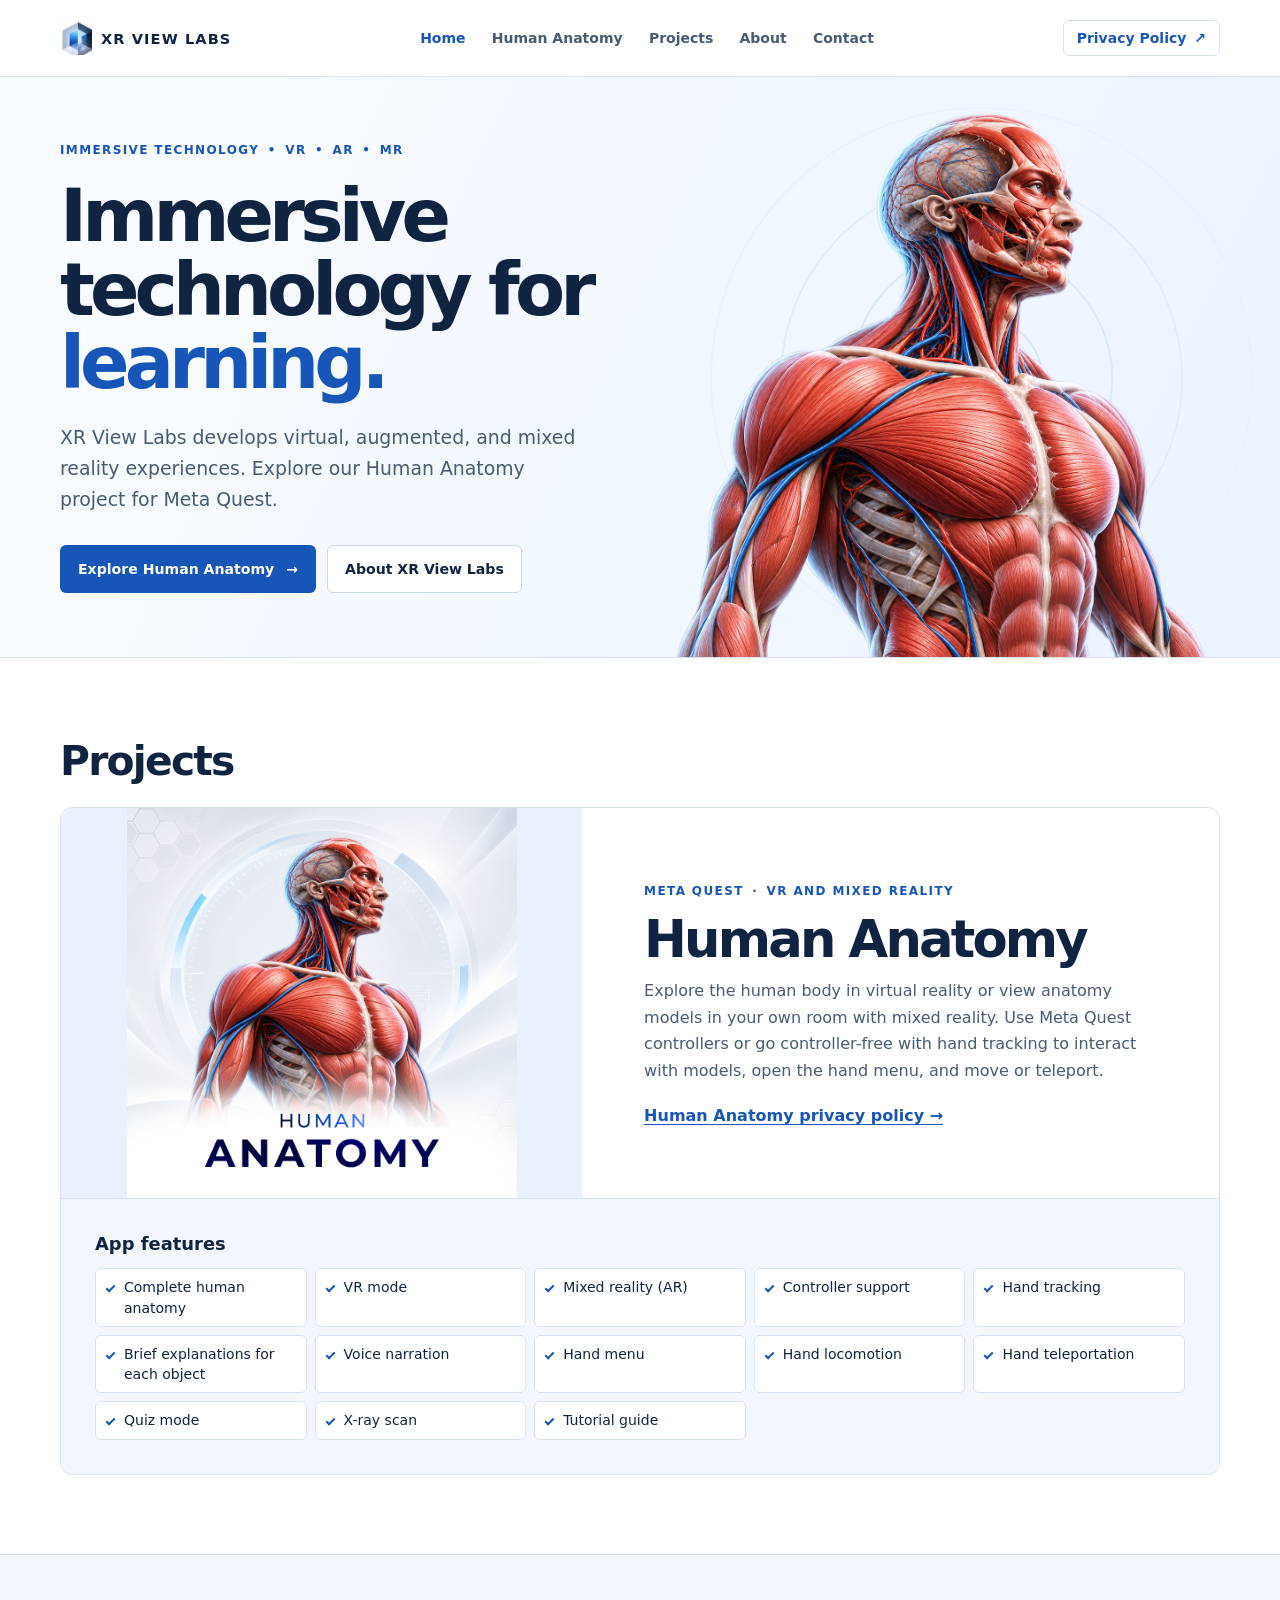
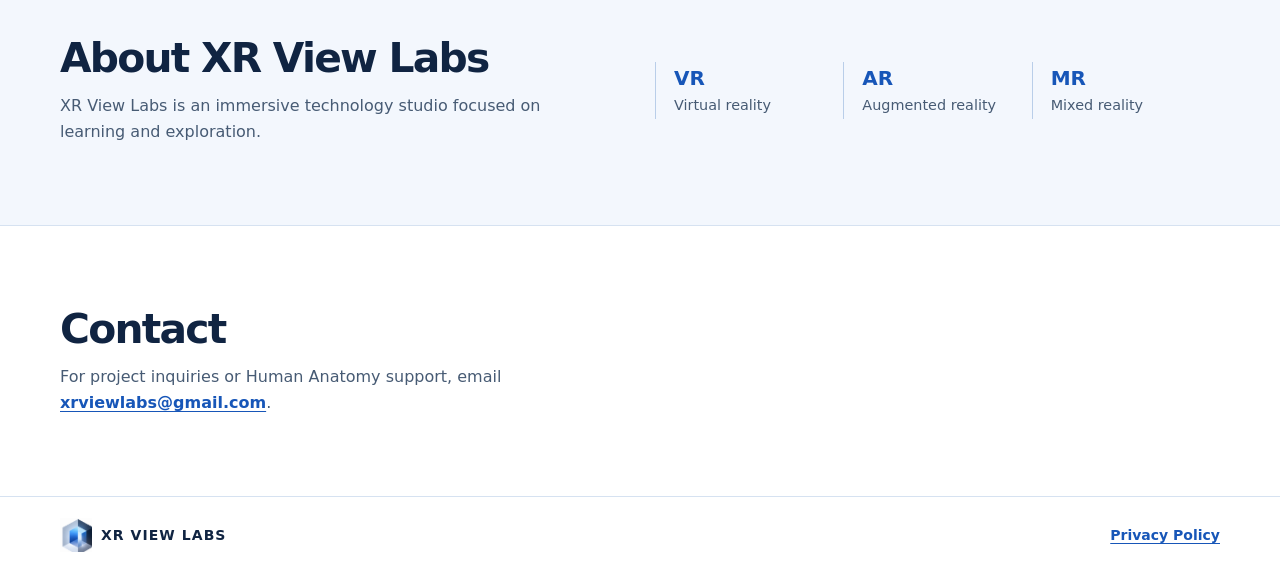
==== index.html @ 9bcb4aa2 "Add files via upload" ====
<!doctype html>
<html lang="en">
<head>
  <meta charset="utf-8">
  <meta name="viewport" content="width=device-width, initial-scale=1">
  <meta name="description" content="XR View Labs develops immersive technology across virtual, augmented, and mixed reality. Explore the Human Anatomy project.">
  <meta name="theme-color" content="#ffffff">
  <title>XR View Labs | Immersive Technology</title>
  <link rel="stylesheet" href="assets/site.css">
</head>
<body>
  <a class="skip-link" href="#main">Skip to content</a>
  <header class="site-header">
    <div class="wrap header-inner">
      <a class="brand" href="index.html" aria-label="XR View Labs home">
        <span class="brand-mark" aria-hidden="true"><img src="assets/xr-view-labs-logo.png" alt=""></span>
        <span>XR VIEW LABS</span>
      </a>
      <nav class="main-nav" aria-label="Main navigation">
        <a href="index.html" aria-current="page">Home</a>
        <a href="#human-anatomy">Human Anatomy</a>
        <a href="#projects">Projects</a>
        <a href="#about">About</a>
        <a href="#contact">Contact</a>
      </nav>
      <a class="header-policy" href="privacy-policy/index.html">Privacy Policy <span aria-hidden="true">↗</span></a>
    </div>
  </header>

  <main id="main">
    <section class="hero" aria-labelledby="home-title">
      <div class="wrap hero-inner">
        <div class="hero-copy">
          <p class="eyebrow">Immersive Technology <span aria-hidden="true">•</span> VR <span aria-hidden="true">•</span> AR <span aria-hidden="true">•</span> MR</p>
          <h1 id="home-title">Immersive technology for <em>learning.</em></h1>
          <p class="intro">XR View Labs develops virtual, augmented, and mixed reality experiences. Explore our Human Anatomy project for Meta Quest.</p>
          <div class="actions">
            <a class="button button-primary" href="#human-anatomy">Explore Human Anatomy <span aria-hidden="true">→</span></a>
            <a class="button button-outline" href="#about">About XR View Labs</a>
          </div>
        </div>
        <figure class="hero-art">
          <img src="assets/anatomy-model.png" alt="An anatomical illustration showing the muscles and blood vessels of the head and upper body" width="1254" height="1254" fetchpriority="high">
        </figure>
      </div>
    </section>

    <section class="wrap projects section" id="projects" aria-labelledby="projects-title">
      <h2 id="projects-title">Projects</h2>
      <article class="project" id="human-anatomy">
        <div class="project-media">
          <img src="assets/human-anatomy.png" alt="Human Anatomy project artwork" width="2000" height="2000" loading="lazy">
        </div>
        <div class="project-copy">
          <p class="eyebrow">Meta Quest <span aria-hidden="true">·</span> VR and Mixed Reality</p>
          <h3>Human Anatomy</h3>
          <p>Explore the human body in virtual reality or view anatomy models in your own room with mixed reality. Use Meta Quest controllers or go controller-free with hand tracking to interact with models, open the hand menu, and move or teleport.</p>
          <a class="text-link" href="privacy-policy/index.html">Human Anatomy privacy policy <span aria-hidden="true">→</span></a>
        </div>
        <section class="project-features" aria-labelledby="anatomy-features">
          <h4 id="anatomy-features">App features</h4>
          <ul class="feature-list" role="list">
            <li>Complete human anatomy</li>
            <li>VR mode</li>
            <li>Mixed reality (AR)</li>
            <li>Controller support</li>
            <li>Hand tracking</li>
            <li>Brief explanations for each object</li>
            <li>Voice narration</li>
            <li>Hand menu</li>
            <li>Hand locomotion</li>
            <li>Hand teleportation</li>
            <li>Quiz mode</li>
            <li>X-ray scan</li>
            <li>Tutorial guide</li>
          </ul>
        </section>
      </article>
    </section>

    <section class="about-band" aria-labelledby="about">
      <div class="wrap section about-inner">
        <div>
          <h2 id="about">About XR View Labs</h2>
          <p>XR View Labs is an immersive technology studio focused on learning and exploration.</p>
        </div>
        <dl class="disciplines">
          <div><dt>VR</dt><dd>Virtual reality</dd></div>
          <div><dt>AR</dt><dd>Augmented reality</dd></div>
          <div><dt>MR</dt><dd>Mixed reality</dd></div>
        </dl>
      </div>
    </section>

    <section class="wrap section contact" id="contact" aria-labelledby="contact-title">
      <h2 id="contact-title">Contact</h2>
      <p>For project inquiries or Human Anatomy support, email <a class="text-link" href="mailto:xrviewlabs@gmail.com">xrviewlabs@gmail.com</a>.</p>
    </section>
  </main>

  <footer class="site-footer">
    <div class="wrap footer-inner">
      <a class="brand" href="index.html" aria-label="XR View Labs home">
        <span class="brand-mark" aria-hidden="true"><img src="assets/xr-view-labs-logo.png" alt=""></span>
        <span>XR VIEW LABS</span>
      </a>
      <a href="privacy-policy/index.html">Privacy Policy</a>
    </div>
  </footer>
</body>
</html>
---- assets/site.css ----
:root {
  color-scheme: light;
  --ink: #102442;
  --muted: #475b74;
  --blue: #1756b8;
  --blue-dark: #113f8b;
  --line: #d6e2f1;
  --pale: #f3f7fd;
  --white: #fff;
  font-family: "Inter", "Segoe UI", system-ui, sans-serif;
}

*, *::before, *::after { box-sizing: border-box; }
body { margin: 0; background: var(--white); color: var(--ink); }
img { display: block; max-width: 100%; height: auto; }
a { color: var(--blue); text-underline-offset: .2em; }
a:hover { color: var(--blue-dark); }
a:focus-visible { outline: 2px solid var(--blue); outline-offset: 5px; }
h1, h2, h3, p, figure, dl, dd { margin: 0; }
p { line-height: 1.65; color: var(--muted); }
[id] { scroll-margin-top: 24px; }

.wrap { width: min(1160px, calc(100% - 72px)); margin-inline: auto; }
.skip-link { position: absolute; z-index: 2; left: 16px; top: 12px; padding: 12px 18px; background: var(--white); transform: translateY(-150%); }
.skip-link:focus { transform: none; }
.site-header { border-bottom: 1px solid var(--line); }
.header-inner, .footer-inner { display: flex; align-items: center; justify-content: space-between; gap: 28px; min-height: 76px; }
.brand { display: inline-flex; align-items: center; gap: 9px; flex: none; color: var(--ink); font-size: .91rem; font-weight: 780; letter-spacing: .075em; text-decoration: none; }
.brand-mark { position: relative; display: inline-block; width: 32px; height: 34px; overflow: hidden; }
.brand-mark img { position: absolute; top: -7px; left: -15px; width: 102px; max-width: none; }
.main-nav { display: flex; align-items: center; flex-wrap: wrap; gap: 5px clamp(12px, 2.05vw, 28px); }
.main-nav a, .header-policy, .site-footer a { font-size: .875rem; font-weight: 650; }
.main-nav a { color: var(--muted); text-decoration: none; padding-block: 10px; }
.main-nav a:hover, .main-nav a[aria-current] { color: var(--blue); }
.header-policy { flex: none; padding: 9px 13px; border: 1px solid var(--line); border-radius: 6px; text-decoration: none; }
.header-policy:hover, .header-policy[aria-current] { background: var(--pale); border-color: #afc8ed; }
.header-policy span { margin-left: 3px; }

.hero { background: linear-gradient(115deg, #f8fbff 18%, #eaf3ff 100%); border-bottom: 1px solid var(--line); overflow: hidden; }
.hero-inner { display: grid; grid-template-columns: 1.08fr 1fr; align-items: stretch; min-height: 515px; }
.hero-copy { z-index: 1; align-self: center; padding-block: 64px; }
.eyebrow { color: var(--blue); font-size: .75rem; line-height: 1.5; font-weight: 750; letter-spacing: .115em; text-transform: uppercase; }
.eyebrow span { margin-inline: .24em; }
h1 { font-size: clamp(2.7rem, 5.7vw, 5.35rem); font-weight: 760; letter-spacing: -.067em; line-height: 1.01; }
.hero h1 { margin-block: 20px 22px; }
h1 em { color: var(--blue); font-style: normal; }
.intro { font-size: clamp(1rem, 1.6vw, 1.18rem); max-width: 44ch; }
.actions { display: flex; align-items: flex-start; flex-wrap: wrap; gap: 11px; margin-top: 30px; }
.button { display: inline-flex; gap: 12px; align-items: center; justify-content: center; min-height: 48px; border: 1px solid transparent; padding: 10px 17px; border-radius: 6px; font-size: .88rem; font-weight: 700; text-decoration: none; }
.button-primary { background: var(--blue); color: var(--white); }
.button-primary:hover { background: var(--blue-dark); color: var(--white); }
.button-outline { background: var(--white); border-color: #c8d8ed; color: var(--ink); }
.button-outline:hover { border-color: var(--blue); }
.hero-art { position: relative; isolation: isolate; align-self: stretch; }
.hero-art::before {
  content: "";
  position: absolute;
  inset: 0 -8% 0 0;
  background: repeating-radial-gradient(circle at 53% 52%, transparent 0 59px, #98bce645 60px 61px, transparent 62px 70px);
  mask-image: radial-gradient(ellipse at center, #000 25%, transparent 74%);
}
.hero-art img { position: absolute; z-index: 1; left: 50%; bottom: 0; width: min(100%, 555px); transform: translateX(-50%); }

.section { padding-block: clamp(45px, 6.2vw, 82px); }
h2 { font-size: clamp(1.8rem, 3.35vw, 2.55rem); letter-spacing: -.043em; line-height: 1.14; }
.projects h2 { margin-bottom: 23px; }
.project { display: grid; grid-template-columns: minmax(0, .9fr) minmax(0, 1.1fr); border: 1px solid var(--line); border-radius: 12px; overflow: hidden; }
.project-media { display: grid; place-items: center; background: #eaf1fc; }
.project-media img { width: min(100%, 390px); }
.project-copy { align-self: center; padding: clamp(26px, 5vw, 62px); }
.project h3 { font-size: clamp(2rem, 4vw, 3.5rem); line-height: 1.07; letter-spacing: -.055em; margin-block: 12px; }
.project-copy > p:not(.eyebrow) { max-width: 49ch; }
.text-link { font-weight: 700; }
.project .text-link { display: inline-block; margin-top: 22px; }
.project-features { grid-column: 1 / -1; padding: clamp(22px, 3vw, 34px); border-top: 1px solid var(--line); background: var(--pale); }
.project-features h4 { margin: 0 0 14px; font-size: 1.12rem; }
.feature-list { display: grid; grid-template-columns: repeat(auto-fit, minmax(min(100%, 185px), 1fr)); gap: 8px; margin: 0; padding: 0; list-style: none; }
.feature-list li { display: flex; align-items: baseline; gap: 9px; padding: 8px 10px; border: 1px solid var(--line); border-radius: 6px; background: var(--white); font-size: .875rem; line-height: 1.45; }
.feature-list li::before { content: ""; flex: 0 0 9px; height: 5px; border: solid var(--blue); border-width: 0 0 2px 2px; transform: translateY(-.14em) rotate(-45deg); }
.about-band { background: var(--pale); border-block: 1px solid var(--line); }
.about-inner { display: grid; grid-template-columns: 1fr 1fr; align-items: center; gap: 30px; }
.about-inner p, .contact p { margin-top: 12px; max-width: 48ch; }
.disciplines { display: grid; grid-template-columns: repeat(3, 1fr); }
.disciplines div { padding: 4px 12px 4px 18px; border-left: 1px solid #b9cee9; }
.disciplines dt { color: var(--blue); font-size: 1.25rem; font-weight: 780; margin-bottom: 5px; }
.disciplines dd { color: var(--muted); font-size: .9rem; line-height: 1.4; }
.site-footer { border-top: 1px solid var(--line); }

.policy-width { max-width: 760px; }
.policy-header { background: var(--pale); border-bottom: 1px solid var(--line); padding-block: clamp(42px, 6.5vw, 82px); }
.policy-header h1 { margin-block: 12px 16px; font-size: clamp(2.7rem, 6vw, 4.9rem); }
.policy-body { padding-block: 40px 70px; }
.policy-body section + section { margin-top: 32px; padding-top: 30px; border-top: 1px solid var(--line); }
.policy-body h2 { font-size: clamp(1.3rem, 2.5vw, 1.7rem); margin-bottom: 10px; }

@media (max-width: 880px) {
  .wrap { width: calc(100% - 48px); }
  .header-inner { flex-wrap: wrap; gap: 0 16px; padding-block: 12px 4px; }
  .main-nav { order: 1; width: 100%; margin-top: 5px; }
  .hero-inner { min-height: 415px; }
}

@media (max-width: 620px) {
  .wrap { width: calc(100% - 36px); }
  .main-nav { column-gap: 14px; }
  .main-nav a { font-size: .8rem; }
  .header-policy { font-size: .77rem; }
  .hero-inner, .project, .about-inner { grid-template-columns: 1fr; }
  .hero-copy { padding-block: 43px 10px; }
  .hero h1 { margin-block: 13px 17px; }
  .hero-art { height: clamp(242px, 72vw, 370px); }
  .hero-art img { width: min(100%, 370px); }
  .hero-art::before { inset-inline: 0; }
  .actions { margin-top: 22px; }
  .project-media img { width: min(100%, 290px); }
  .project-copy { padding: 25px; }
  .footer-inner { min-height: 68px; gap: 12px; }
}
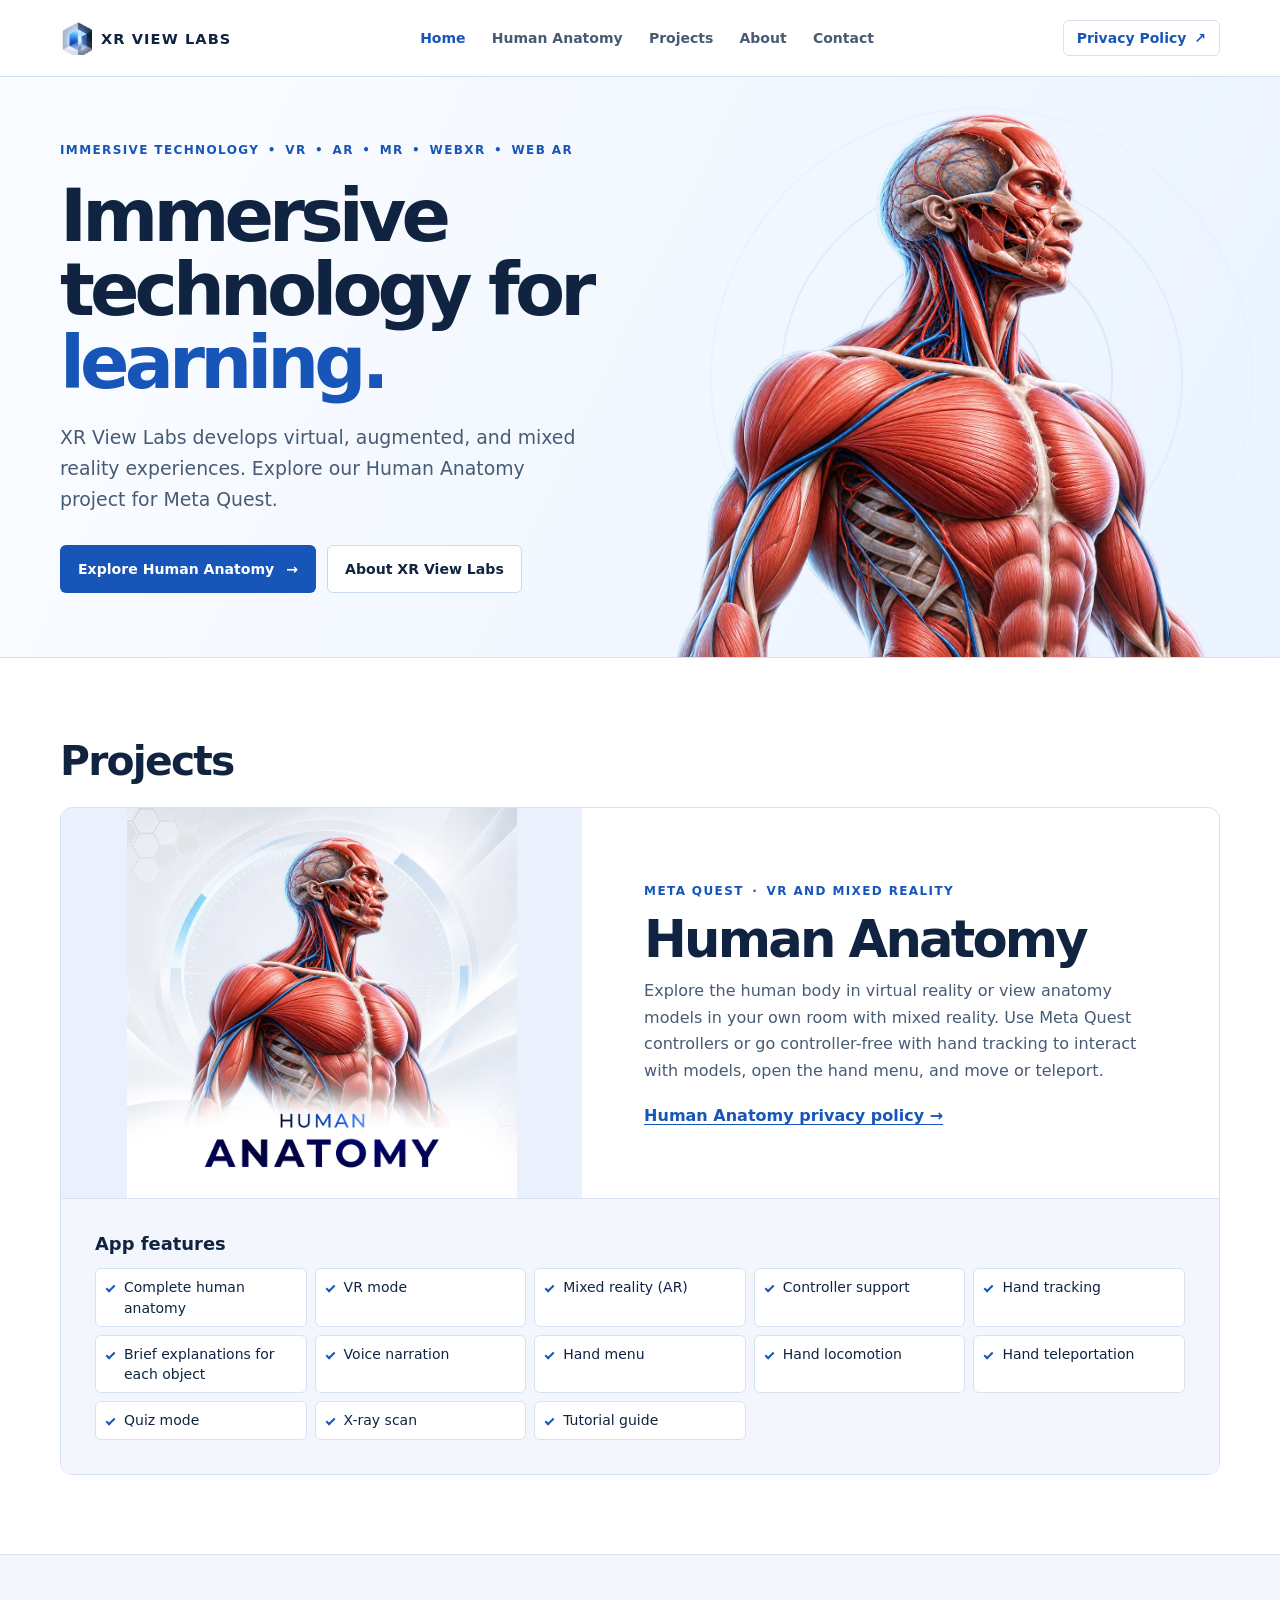
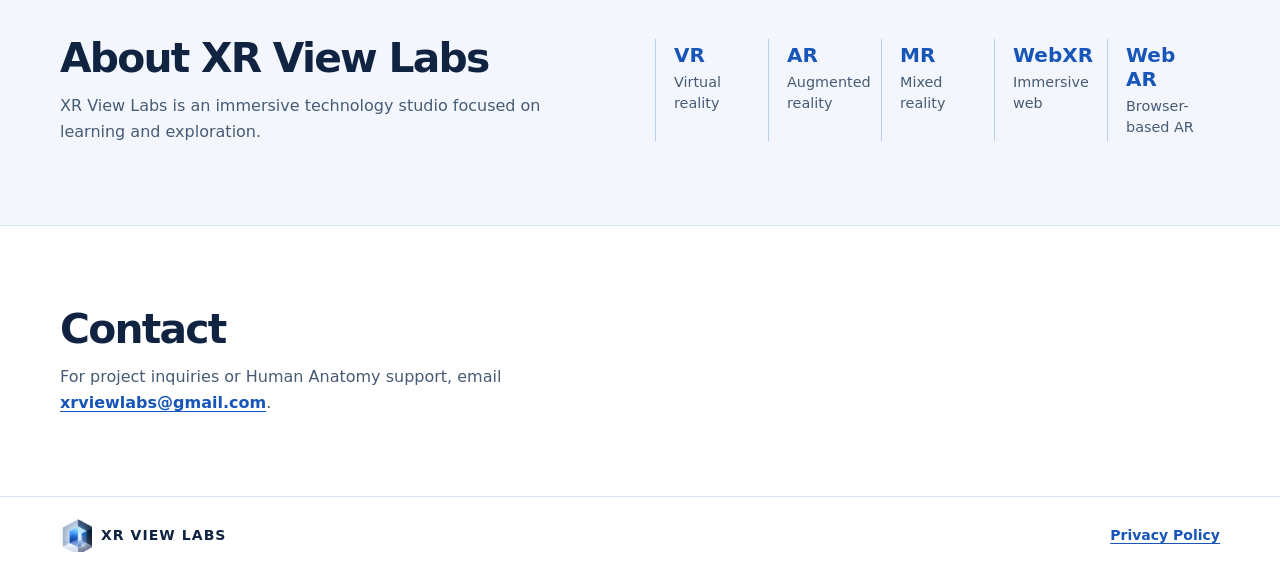
==== commit 9e395b64: "Add files via upload" ====
--- a/index.html
+++ b/index.html
@@ -1,111 +1,123 @@
-<!doctype html>
-<html lang="en">
-<head>
-  <meta charset="utf-8">
-  <meta name="viewport" content="width=device-width, initial-scale=1">
-  <meta name="description" content="XR View Labs develops immersive technology across virtual, augmented, and mixed reality. Explore the Human Anatomy project.">
-  <meta name="theme-color" content="#ffffff">
-  <title>XR View Labs | Immersive Technology</title>
-  <link rel="stylesheet" href="assets/site.css">
-</head>
-<body>
-  <a class="skip-link" href="#main">Skip to content</a>
-  <header class="site-header">
-    <div class="wrap header-inner">
-      <a class="brand" href="index.html" aria-label="XR View Labs home">
-        <span class="brand-mark" aria-hidden="true"><img src="assets/xr-view-labs-logo.png" alt=""></span>
-        <span>XR VIEW LABS</span>
-      </a>
-      <nav class="main-nav" aria-label="Main navigation">
-        <a href="index.html" aria-current="page">Home</a>
-        <a href="#human-anatomy">Human Anatomy</a>
-        <a href="#projects">Projects</a>
-        <a href="#about">About</a>
-        <a href="#contact">Contact</a>
-      </nav>
-      <a class="header-policy" href="privacy-policy/index.html">Privacy Policy <span aria-hidden="true">↗</span></a>
-    </div>
-  </header>
-
-  <main id="main">
-    <section class="hero" aria-labelledby="home-title">
-      <div class="wrap hero-inner">
-        <div class="hero-copy">
-          <p class="eyebrow">Immersive Technology <span aria-hidden="true">•</span> VR <span aria-hidden="true">•</span> AR <span aria-hidden="true">•</span> MR</p>
-          <h1 id="home-title">Immersive technology for <em>learning.</em></h1>
-          <p class="intro">XR View Labs develops virtual, augmented, and mixed reality experiences. Explore our Human Anatomy project for Meta Quest.</p>
-          <div class="actions">
-            <a class="button button-primary" href="#human-anatomy">Explore Human Anatomy <span aria-hidden="true">→</span></a>
-            <a class="button button-outline" href="#about">About XR View Labs</a>
-          </div>
-        </div>
-        <figure class="hero-art">
-          <img src="assets/anatomy-model.png" alt="An anatomical illustration showing the muscles and blood vessels of the head and upper body" width="1254" height="1254" fetchpriority="high">
-        </figure>
-      </div>
-    </section>
-
-    <section class="wrap projects section" id="projects" aria-labelledby="projects-title">
-      <h2 id="projects-title">Projects</h2>
-      <article class="project" id="human-anatomy">
-        <div class="project-media">
-          <img src="assets/human-anatomy.png" alt="Human Anatomy project artwork" width="2000" height="2000" loading="lazy">
-        </div>
-        <div class="project-copy">
-          <p class="eyebrow">Meta Quest <span aria-hidden="true">·</span> VR and Mixed Reality</p>
-          <h3>Human Anatomy</h3>
-          <p>Explore the human body in virtual reality or view anatomy models in your own room with mixed reality. Use Meta Quest controllers or go controller-free with hand tracking to interact with models, open the hand menu, and move or teleport.</p>
-          <a class="text-link" href="privacy-policy/index.html">Human Anatomy privacy policy <span aria-hidden="true">→</span></a>
-        </div>
-        <section class="project-features" aria-labelledby="anatomy-features">
-          <h4 id="anatomy-features">App features</h4>
-          <ul class="feature-list" role="list">
-            <li>Complete human anatomy</li>
-            <li>VR mode</li>
-            <li>Mixed reality (AR)</li>
-            <li>Controller support</li>
-            <li>Hand tracking</li>
-            <li>Brief explanations for each object</li>
-            <li>Voice narration</li>
-            <li>Hand menu</li>
-            <li>Hand locomotion</li>
-            <li>Hand teleportation</li>
-            <li>Quiz mode</li>
-            <li>X-ray scan</li>
-            <li>Tutorial guide</li>
-          </ul>
-        </section>
-      </article>
-    </section>
-
-    <section class="about-band" aria-labelledby="about">
-      <div class="wrap section about-inner">
-        <div>
-          <h2 id="about">About XR View Labs</h2>
-          <p>XR View Labs is an immersive technology studio focused on learning and exploration.</p>
-        </div>
-        <dl class="disciplines">
-          <div><dt>VR</dt><dd>Virtual reality</dd></div>
-          <div><dt>AR</dt><dd>Augmented reality</dd></div>
+<!doctype html>
+<html lang="en">
+<head>
+  <meta charset="utf-8">
+  <meta name="viewport" content="width=device-width, initial-scale=1">
+  <meta name="description" content="XR View Labs develops immersive technology across virtual, augmented, and mixed reality. Explore the Human Anatomy project.">
+  <meta name="theme-color" content="#ffffff">
+  <title>XR View Labs | Immersive Technology</title>
+  <link rel="canonical" href="https://xrviewlabs.com/">
+  <link rel="icon" type="image/png" sizes="96x96" href="favicon.png">
+  <script>
+    if (/^https?:$/.test(location.protocol) && location.pathname.endsWith('/index.html')) {
+      const cleanUrl = new URL('./', location.href);
+      cleanUrl.search = location.search;
+      cleanUrl.hash = location.hash;
+      location.replace(cleanUrl);
+    }
+  </script>
+  <link rel="stylesheet" href="assets/site.css">
+</head>
+<body>
+  <a class="skip-link" href="#main">Skip to content</a>
+  <header class="site-header">
+    <div class="wrap header-inner">
+      <a class="brand" href="./" aria-label="XR View Labs home">
+        <span class="brand-mark" aria-hidden="true"><img src="assets/xr-view-labs-logo.webp" alt=""></span>
+        <span>XR VIEW LABS</span>
+      </a>
+      <nav class="main-nav" aria-label="Main navigation">
+        <a href="./" aria-current="page">Home</a>
+        <a href="#human-anatomy">Human Anatomy</a>
+        <a href="#projects">Projects</a>
+        <a href="#about">About</a>
+        <a href="#contact">Contact</a>
+      </nav>
+      <a class="header-policy" href="privacy-policy/">Privacy Policy <span aria-hidden="true">↗</span></a>
+    </div>
+  </header>
+
+  <main id="main">
+    <section class="hero" aria-labelledby="home-title">
+      <div class="wrap hero-inner">
+        <div class="hero-copy">
+          <p class="eyebrow">Immersive Technology <span aria-hidden="true">•</span> VR <span aria-hidden="true">•</span> AR <span aria-hidden="true">•</span> MR <span aria-hidden="true">•</span> WebXR <span aria-hidden="true">•</span> Web AR</p>
+          <h1 id="home-title">Immersive technology for <em>learning.</em></h1>
+          <p class="intro">XR View Labs develops virtual, augmented, and mixed reality experiences. Explore our Human Anatomy project for Meta Quest.</p>
+          <div class="actions">
+            <a class="button button-primary" href="#human-anatomy">Explore Human Anatomy <span aria-hidden="true">→</span></a>
+            <a class="button button-outline" href="#about">About XR View Labs</a>
+          </div>
+        </div>
+        <figure class="hero-art">
+          <img src="assets/anatomy-model.webp" alt="An anatomical illustration showing the muscles and blood vessels of the head and upper body" width="1254" height="1254" fetchpriority="high">
+        </figure>
+      </div>
+    </section>
+
+    <section class="wrap projects section" id="projects" aria-labelledby="projects-title">
+      <h2 id="projects-title">Projects</h2>
+      <article class="project" id="human-anatomy">
+        <div class="project-media">
+          <img src="assets/human-anatomy.webp" alt="Human Anatomy project artwork" width="1000" height="1000" loading="lazy">
+        </div>
+        <div class="project-copy">
+          <p class="eyebrow">Meta Quest <span aria-hidden="true">·</span> VR and Mixed Reality</p>
+          <h3>Human Anatomy</h3>
+          <p>Explore the human body in virtual reality or view anatomy models in your own room with mixed reality. Use Meta Quest controllers or go controller-free with hand tracking to interact with models, open the hand menu, and move or teleport.</p>
+          <a class="text-link" href="privacy-policy/">Human Anatomy privacy policy <span aria-hidden="true">→</span></a>
+        </div>
+        <section class="project-features" aria-labelledby="anatomy-features">
+          <h4 id="anatomy-features">App features</h4>
+          <ul class="feature-list" role="list">
+            <li>Complete human anatomy</li>
+            <li>VR mode</li>
+            <li>Mixed reality (AR)</li>
+            <li>Controller support</li>
+            <li>Hand tracking</li>
+            <li>Brief explanations for each object</li>
+            <li>Voice narration</li>
+            <li>Hand menu</li>
+            <li>Hand locomotion</li>
+            <li>Hand teleportation</li>
+            <li>Quiz mode</li>
+            <li>X-ray scan</li>
+            <li>Tutorial guide</li>
+          </ul>
+        </section>
+      </article>
+    </section>
+
+    <section class="about-band" aria-labelledby="about">
+      <div class="wrap section about-inner">
+        <div>
+          <h2 id="about">About XR View Labs</h2>
+          <p>XR View Labs is an immersive technology studio focused on learning and exploration.</p>
+        </div>
+        <dl class="disciplines">
+          <div><dt>VR</dt><dd>Virtual reality</dd></div>
+          <div><dt>AR</dt><dd>Augmented reality</dd></div>
           <div><dt>MR</dt><dd>Mixed reality</dd></div>
-        </dl>
-      </div>
-    </section>
-
-    <section class="wrap section contact" id="contact" aria-labelledby="contact-title">
-      <h2 id="contact-title">Contact</h2>
-      <p>For project inquiries or Human Anatomy support, email <a class="text-link" href="mailto:xrviewlabs@gmail.com">xrviewlabs@gmail.com</a>.</p>
-    </section>
-  </main>
-
-  <footer class="site-footer">
-    <div class="wrap footer-inner">
-      <a class="brand" href="index.html" aria-label="XR View Labs home">
-        <span class="brand-mark" aria-hidden="true"><img src="assets/xr-view-labs-logo.png" alt=""></span>
-        <span>XR VIEW LABS</span>
-      </a>
-      <a href="privacy-policy/index.html">Privacy Policy</a>
-    </div>
-  </footer>
-</body>
-</html>
+          <div><dt>WebXR</dt><dd>Immersive web</dd></div>
+          <div><dt>Web AR</dt><dd>Browser-based AR</dd></div>
+        </dl>
+      </div>
+    </section>
+
+    <section class="wrap section contact" id="contact" aria-labelledby="contact-title">
+      <h2 id="contact-title">Contact</h2>
+      <p>For project inquiries or Human Anatomy support, email <a class="text-link" href="mailto:xrviewlabs@gmail.com">xrviewlabs@gmail.com</a>.</p>
+    </section>
+  </main>
+
+  <footer class="site-footer">
+    <div class="wrap footer-inner">
+      <a class="brand" href="./" aria-label="XR View Labs home">
+        <span class="brand-mark" aria-hidden="true"><img src="assets/xr-view-labs-logo.webp" alt=""></span>
+        <span>XR VIEW LABS</span>
+      </a>
+      <a href="privacy-policy/">Privacy Policy</a>
+    </div>
+  </footer>
+</body>
+</html>
--- a/assets/site.css
+++ b/assets/site.css
@@ -1,118 +1,118 @@
-:root {
-  color-scheme: light;
-  --ink: #102442;
-  --muted: #475b74;
-  --blue: #1756b8;
-  --blue-dark: #113f8b;
-  --line: #d6e2f1;
-  --pale: #f3f7fd;
-  --white: #fff;
-  font-family: "Inter", "Segoe UI", system-ui, sans-serif;
-}
-
-*, *::before, *::after { box-sizing: border-box; }
-body { margin: 0; background: var(--white); color: var(--ink); }
-img { display: block; max-width: 100%; height: auto; }
-a { color: var(--blue); text-underline-offset: .2em; }
-a:hover { color: var(--blue-dark); }
-a:focus-visible { outline: 2px solid var(--blue); outline-offset: 5px; }
-h1, h2, h3, p, figure, dl, dd { margin: 0; }
-p { line-height: 1.65; color: var(--muted); }
-[id] { scroll-margin-top: 24px; }
-
-.wrap { width: min(1160px, calc(100% - 72px)); margin-inline: auto; }
-.skip-link { position: absolute; z-index: 2; left: 16px; top: 12px; padding: 12px 18px; background: var(--white); transform: translateY(-150%); }
-.skip-link:focus { transform: none; }
-.site-header { border-bottom: 1px solid var(--line); }
-.header-inner, .footer-inner { display: flex; align-items: center; justify-content: space-between; gap: 28px; min-height: 76px; }
-.brand { display: inline-flex; align-items: center; gap: 9px; flex: none; color: var(--ink); font-size: .91rem; font-weight: 780; letter-spacing: .075em; text-decoration: none; }
-.brand-mark { position: relative; display: inline-block; width: 32px; height: 34px; overflow: hidden; }
-.brand-mark img { position: absolute; top: -7px; left: -15px; width: 102px; max-width: none; }
-.main-nav { display: flex; align-items: center; flex-wrap: wrap; gap: 5px clamp(12px, 2.05vw, 28px); }
-.main-nav a, .header-policy, .site-footer a { font-size: .875rem; font-weight: 650; }
-.main-nav a { color: var(--muted); text-decoration: none; padding-block: 10px; }
-.main-nav a:hover, .main-nav a[aria-current] { color: var(--blue); }
-.header-policy { flex: none; padding: 9px 13px; border: 1px solid var(--line); border-radius: 6px; text-decoration: none; }
-.header-policy:hover, .header-policy[aria-current] { background: var(--pale); border-color: #afc8ed; }
-.header-policy span { margin-left: 3px; }
-
-.hero { background: linear-gradient(115deg, #f8fbff 18%, #eaf3ff 100%); border-bottom: 1px solid var(--line); overflow: hidden; }
-.hero-inner { display: grid; grid-template-columns: 1.08fr 1fr; align-items: stretch; min-height: 515px; }
-.hero-copy { z-index: 1; align-self: center; padding-block: 64px; }
-.eyebrow { color: var(--blue); font-size: .75rem; line-height: 1.5; font-weight: 750; letter-spacing: .115em; text-transform: uppercase; }
-.eyebrow span { margin-inline: .24em; }
-h1 { font-size: clamp(2.7rem, 5.7vw, 5.35rem); font-weight: 760; letter-spacing: -.067em; line-height: 1.01; }
-.hero h1 { margin-block: 20px 22px; }
-h1 em { color: var(--blue); font-style: normal; }
-.intro { font-size: clamp(1rem, 1.6vw, 1.18rem); max-width: 44ch; }
-.actions { display: flex; align-items: flex-start; flex-wrap: wrap; gap: 11px; margin-top: 30px; }
-.button { display: inline-flex; gap: 12px; align-items: center; justify-content: center; min-height: 48px; border: 1px solid transparent; padding: 10px 17px; border-radius: 6px; font-size: .88rem; font-weight: 700; text-decoration: none; }
-.button-primary { background: var(--blue); color: var(--white); }
-.button-primary:hover { background: var(--blue-dark); color: var(--white); }
-.button-outline { background: var(--white); border-color: #c8d8ed; color: var(--ink); }
-.button-outline:hover { border-color: var(--blue); }
-.hero-art { position: relative; isolation: isolate; align-self: stretch; }
-.hero-art::before {
-  content: "";
-  position: absolute;
-  inset: 0 -8% 0 0;
-  background: repeating-radial-gradient(circle at 53% 52%, transparent 0 59px, #98bce645 60px 61px, transparent 62px 70px);
-  mask-image: radial-gradient(ellipse at center, #000 25%, transparent 74%);
-}
-.hero-art img { position: absolute; z-index: 1; left: 50%; bottom: 0; width: min(100%, 555px); transform: translateX(-50%); }
-
-.section { padding-block: clamp(45px, 6.2vw, 82px); }
-h2 { font-size: clamp(1.8rem, 3.35vw, 2.55rem); letter-spacing: -.043em; line-height: 1.14; }
-.projects h2 { margin-bottom: 23px; }
-.project { display: grid; grid-template-columns: minmax(0, .9fr) minmax(0, 1.1fr); border: 1px solid var(--line); border-radius: 12px; overflow: hidden; }
-.project-media { display: grid; place-items: center; background: #eaf1fc; }
-.project-media img { width: min(100%, 390px); }
-.project-copy { align-self: center; padding: clamp(26px, 5vw, 62px); }
-.project h3 { font-size: clamp(2rem, 4vw, 3.5rem); line-height: 1.07; letter-spacing: -.055em; margin-block: 12px; }
-.project-copy > p:not(.eyebrow) { max-width: 49ch; }
-.text-link { font-weight: 700; }
-.project .text-link { display: inline-block; margin-top: 22px; }
-.project-features { grid-column: 1 / -1; padding: clamp(22px, 3vw, 34px); border-top: 1px solid var(--line); background: var(--pale); }
-.project-features h4 { margin: 0 0 14px; font-size: 1.12rem; }
-.feature-list { display: grid; grid-template-columns: repeat(auto-fit, minmax(min(100%, 185px), 1fr)); gap: 8px; margin: 0; padding: 0; list-style: none; }
-.feature-list li { display: flex; align-items: baseline; gap: 9px; padding: 8px 10px; border: 1px solid var(--line); border-radius: 6px; background: var(--white); font-size: .875rem; line-height: 1.45; }
-.feature-list li::before { content: ""; flex: 0 0 9px; height: 5px; border: solid var(--blue); border-width: 0 0 2px 2px; transform: translateY(-.14em) rotate(-45deg); }
-.about-band { background: var(--pale); border-block: 1px solid var(--line); }
-.about-inner { display: grid; grid-template-columns: 1fr 1fr; align-items: center; gap: 30px; }
-.about-inner p, .contact p { margin-top: 12px; max-width: 48ch; }
-.disciplines { display: grid; grid-template-columns: repeat(3, 1fr); }
-.disciplines div { padding: 4px 12px 4px 18px; border-left: 1px solid #b9cee9; }
-.disciplines dt { color: var(--blue); font-size: 1.25rem; font-weight: 780; margin-bottom: 5px; }
-.disciplines dd { color: var(--muted); font-size: .9rem; line-height: 1.4; }
-.site-footer { border-top: 1px solid var(--line); }
-
-.policy-width { max-width: 760px; }
-.policy-header { background: var(--pale); border-bottom: 1px solid var(--line); padding-block: clamp(42px, 6.5vw, 82px); }
-.policy-header h1 { margin-block: 12px 16px; font-size: clamp(2.7rem, 6vw, 4.9rem); }
-.policy-body { padding-block: 40px 70px; }
-.policy-body section + section { margin-top: 32px; padding-top: 30px; border-top: 1px solid var(--line); }
-.policy-body h2 { font-size: clamp(1.3rem, 2.5vw, 1.7rem); margin-bottom: 10px; }
-
-@media (max-width: 880px) {
-  .wrap { width: calc(100% - 48px); }
-  .header-inner { flex-wrap: wrap; gap: 0 16px; padding-block: 12px 4px; }
-  .main-nav { order: 1; width: 100%; margin-top: 5px; }
-  .hero-inner { min-height: 415px; }
-}
-
-@media (max-width: 620px) {
-  .wrap { width: calc(100% - 36px); }
-  .main-nav { column-gap: 14px; }
-  .main-nav a { font-size: .8rem; }
-  .header-policy { font-size: .77rem; }
-  .hero-inner, .project, .about-inner { grid-template-columns: 1fr; }
-  .hero-copy { padding-block: 43px 10px; }
-  .hero h1 { margin-block: 13px 17px; }
-  .hero-art { height: clamp(242px, 72vw, 370px); }
-  .hero-art img { width: min(100%, 370px); }
-  .hero-art::before { inset-inline: 0; }
-  .actions { margin-top: 22px; }
-  .project-media img { width: min(100%, 290px); }
-  .project-copy { padding: 25px; }
-  .footer-inner { min-height: 68px; gap: 12px; }
-}
+:root {
+  color-scheme: light;
+  --ink: #102442;
+  --muted: #475b74;
+  --blue: #1756b8;
+  --blue-dark: #113f8b;
+  --line: #d6e2f1;
+  --pale: #f3f7fd;
+  --white: #fff;
+  font-family: "Inter", "Segoe UI", system-ui, sans-serif;
+}
+
+*, *::before, *::after { box-sizing: border-box; }
+body { margin: 0; background: var(--white); color: var(--ink); }
+img { display: block; max-width: 100%; height: auto; }
+a { color: var(--blue); text-underline-offset: .2em; }
+a:hover { color: var(--blue-dark); }
+a:focus-visible { outline: 2px solid var(--blue); outline-offset: 5px; }
+h1, h2, h3, p, figure, dl, dd { margin: 0; }
+p { line-height: 1.65; color: var(--muted); }
+[id] { scroll-margin-top: 24px; }
+
+.wrap { width: min(1160px, calc(100% - 72px)); margin-inline: auto; }
+.skip-link { position: absolute; z-index: 2; left: 16px; top: 12px; padding: 12px 18px; background: var(--white); transform: translateY(-150%); }
+.skip-link:focus { transform: none; }
+.site-header { border-bottom: 1px solid var(--line); }
+.header-inner, .footer-inner { display: flex; align-items: center; justify-content: space-between; gap: 28px; min-height: 76px; }
+.brand { display: inline-flex; align-items: center; gap: 9px; flex: none; color: var(--ink); font-size: .91rem; font-weight: 780; letter-spacing: .075em; text-decoration: none; }
+.brand-mark { position: relative; display: inline-block; width: 32px; height: 34px; overflow: hidden; }
+.brand-mark img { position: absolute; top: -7px; left: -15px; width: 102px; max-width: none; }
+.main-nav { display: flex; align-items: center; flex-wrap: wrap; gap: 5px clamp(12px, 2.05vw, 28px); }
+.main-nav a, .header-policy, .site-footer a { font-size: .875rem; font-weight: 650; }
+.main-nav a { color: var(--muted); text-decoration: none; padding-block: 10px; }
+.main-nav a:hover, .main-nav a[aria-current] { color: var(--blue); }
+.header-policy { flex: none; padding: 9px 13px; border: 1px solid var(--line); border-radius: 6px; text-decoration: none; }
+.header-policy:hover, .header-policy[aria-current] { background: var(--pale); border-color: #afc8ed; }
+.header-policy span { margin-left: 3px; }
+
+.hero { background: linear-gradient(115deg, #f8fbff 18%, #eaf3ff 100%); border-bottom: 1px solid var(--line); overflow: hidden; }
+.hero-inner { display: grid; grid-template-columns: 1.08fr 1fr; align-items: stretch; min-height: 515px; }
+.hero-copy { z-index: 1; align-self: center; padding-block: 64px; }
+.eyebrow { color: var(--blue); font-size: .75rem; line-height: 1.5; font-weight: 750; letter-spacing: .115em; text-transform: uppercase; }
+.eyebrow span { margin-inline: .24em; }
+h1 { font-size: clamp(2.7rem, 5.7vw, 5.35rem); font-weight: 760; letter-spacing: -.067em; line-height: 1.01; }
+.hero h1 { margin-block: 20px 22px; }
+h1 em { color: var(--blue); font-style: normal; }
+.intro { font-size: clamp(1rem, 1.6vw, 1.18rem); max-width: 44ch; }
+.actions { display: flex; align-items: flex-start; flex-wrap: wrap; gap: 11px; margin-top: 30px; }
+.button { display: inline-flex; gap: 12px; align-items: center; justify-content: center; min-height: 48px; border: 1px solid transparent; padding: 10px 17px; border-radius: 6px; font-size: .88rem; font-weight: 700; text-decoration: none; }
+.button-primary { background: var(--blue); color: var(--white); }
+.button-primary:hover { background: var(--blue-dark); color: var(--white); }
+.button-outline { background: var(--white); border-color: #c8d8ed; color: var(--ink); }
+.button-outline:hover { border-color: var(--blue); }
+.hero-art { position: relative; isolation: isolate; align-self: stretch; }
+.hero-art::before {
+  content: "";
+  position: absolute;
+  inset: 0 -8% 0 0;
+  background: repeating-radial-gradient(circle at 53% 52%, transparent 0 59px, #98bce645 60px 61px, transparent 62px 70px);
+  mask-image: radial-gradient(ellipse at center, #000 25%, transparent 74%);
+}
+.hero-art img { position: absolute; z-index: 1; left: 50%; bottom: 0; width: min(100%, 555px); transform: translateX(-50%); }
+
+.section { padding-block: clamp(45px, 6.2vw, 82px); }
+h2 { font-size: clamp(1.8rem, 3.35vw, 2.55rem); letter-spacing: -.043em; line-height: 1.14; }
+.projects h2 { margin-bottom: 23px; }
+.project { display: grid; grid-template-columns: minmax(0, .9fr) minmax(0, 1.1fr); border: 1px solid var(--line); border-radius: 12px; overflow: hidden; }
+.project-media { display: grid; place-items: center; background: #eaf1fc; }
+.project-media img { width: min(100%, 390px); }
+.project-copy { align-self: center; padding: clamp(26px, 5vw, 62px); }
+.project h3 { font-size: clamp(2rem, 4vw, 3.5rem); line-height: 1.07; letter-spacing: -.055em; margin-block: 12px; }
+.project-copy > p:not(.eyebrow) { max-width: 49ch; }
+.text-link { font-weight: 700; }
+.project .text-link { display: inline-block; margin-top: 22px; }
+.project-features { grid-column: 1 / -1; padding: clamp(22px, 3vw, 34px); border-top: 1px solid var(--line); background: var(--pale); }
+.project-features h4 { margin: 0 0 14px; font-size: 1.12rem; }
+.feature-list { display: grid; grid-template-columns: repeat(auto-fit, minmax(min(100%, 185px), 1fr)); gap: 8px; margin: 0; padding: 0; list-style: none; }
+.feature-list li { display: flex; align-items: baseline; gap: 9px; padding: 8px 10px; border: 1px solid var(--line); border-radius: 6px; background: var(--white); font-size: .875rem; line-height: 1.45; }
+.feature-list li::before { content: ""; flex: 0 0 9px; height: 5px; border: solid var(--blue); border-width: 0 0 2px 2px; transform: translateY(-.14em) rotate(-45deg); }
+.about-band { background: var(--pale); border-block: 1px solid var(--line); }
+.about-inner { display: grid; grid-template-columns: 1fr 1fr; align-items: center; gap: 30px; }
+.about-inner p, .contact p { margin-top: 12px; max-width: 48ch; }
+.disciplines { display: grid; grid-template-columns: repeat(auto-fit, minmax(95px, 1fr)); row-gap: 14px; }
+.disciplines div { padding: 4px 12px 4px 18px; border-left: 1px solid #b9cee9; }
+.disciplines dt { color: var(--blue); font-size: 1.25rem; font-weight: 780; margin-bottom: 5px; }
+.disciplines dd { color: var(--muted); font-size: .9rem; line-height: 1.4; }
+.site-footer { border-top: 1px solid var(--line); }
+
+.policy-width { max-width: 760px; }
+.policy-header { background: var(--pale); border-bottom: 1px solid var(--line); padding-block: clamp(42px, 6.5vw, 82px); }
+.policy-header h1 { margin-block: 12px 16px; font-size: clamp(2.7rem, 6vw, 4.9rem); }
+.policy-body { padding-block: 40px 70px; }
+.policy-body section + section { margin-top: 32px; padding-top: 30px; border-top: 1px solid var(--line); }
+.policy-body h2 { font-size: clamp(1.3rem, 2.5vw, 1.7rem); margin-bottom: 10px; }
+
+@media (max-width: 880px) {
+  .wrap { width: calc(100% - 48px); }
+  .header-inner { flex-wrap: wrap; gap: 0 16px; padding-block: 12px 4px; }
+  .main-nav { order: 1; width: 100%; margin-top: 5px; }
+  .hero-inner { min-height: 415px; }
+}
+
+@media (max-width: 620px) {
+  .wrap { width: calc(100% - 36px); }
+  .main-nav { column-gap: 14px; }
+  .main-nav a { font-size: .8rem; }
+  .header-policy { font-size: .77rem; }
+  .hero-inner, .project, .about-inner { grid-template-columns: 1fr; }
+  .hero-copy { padding-block: 43px 10px; }
+  .hero h1 { margin-block: 13px 17px; }
+  .hero-art { height: clamp(242px, 72vw, 370px); }
+  .hero-art img { width: min(100%, 370px); }
+  .hero-art::before { inset-inline: 0; }
+  .actions { margin-top: 22px; }
+  .project-media img { width: min(100%, 290px); }
+  .project-copy { padding: 25px; }
+  .footer-inner { min-height: 68px; gap: 12px; }
+}
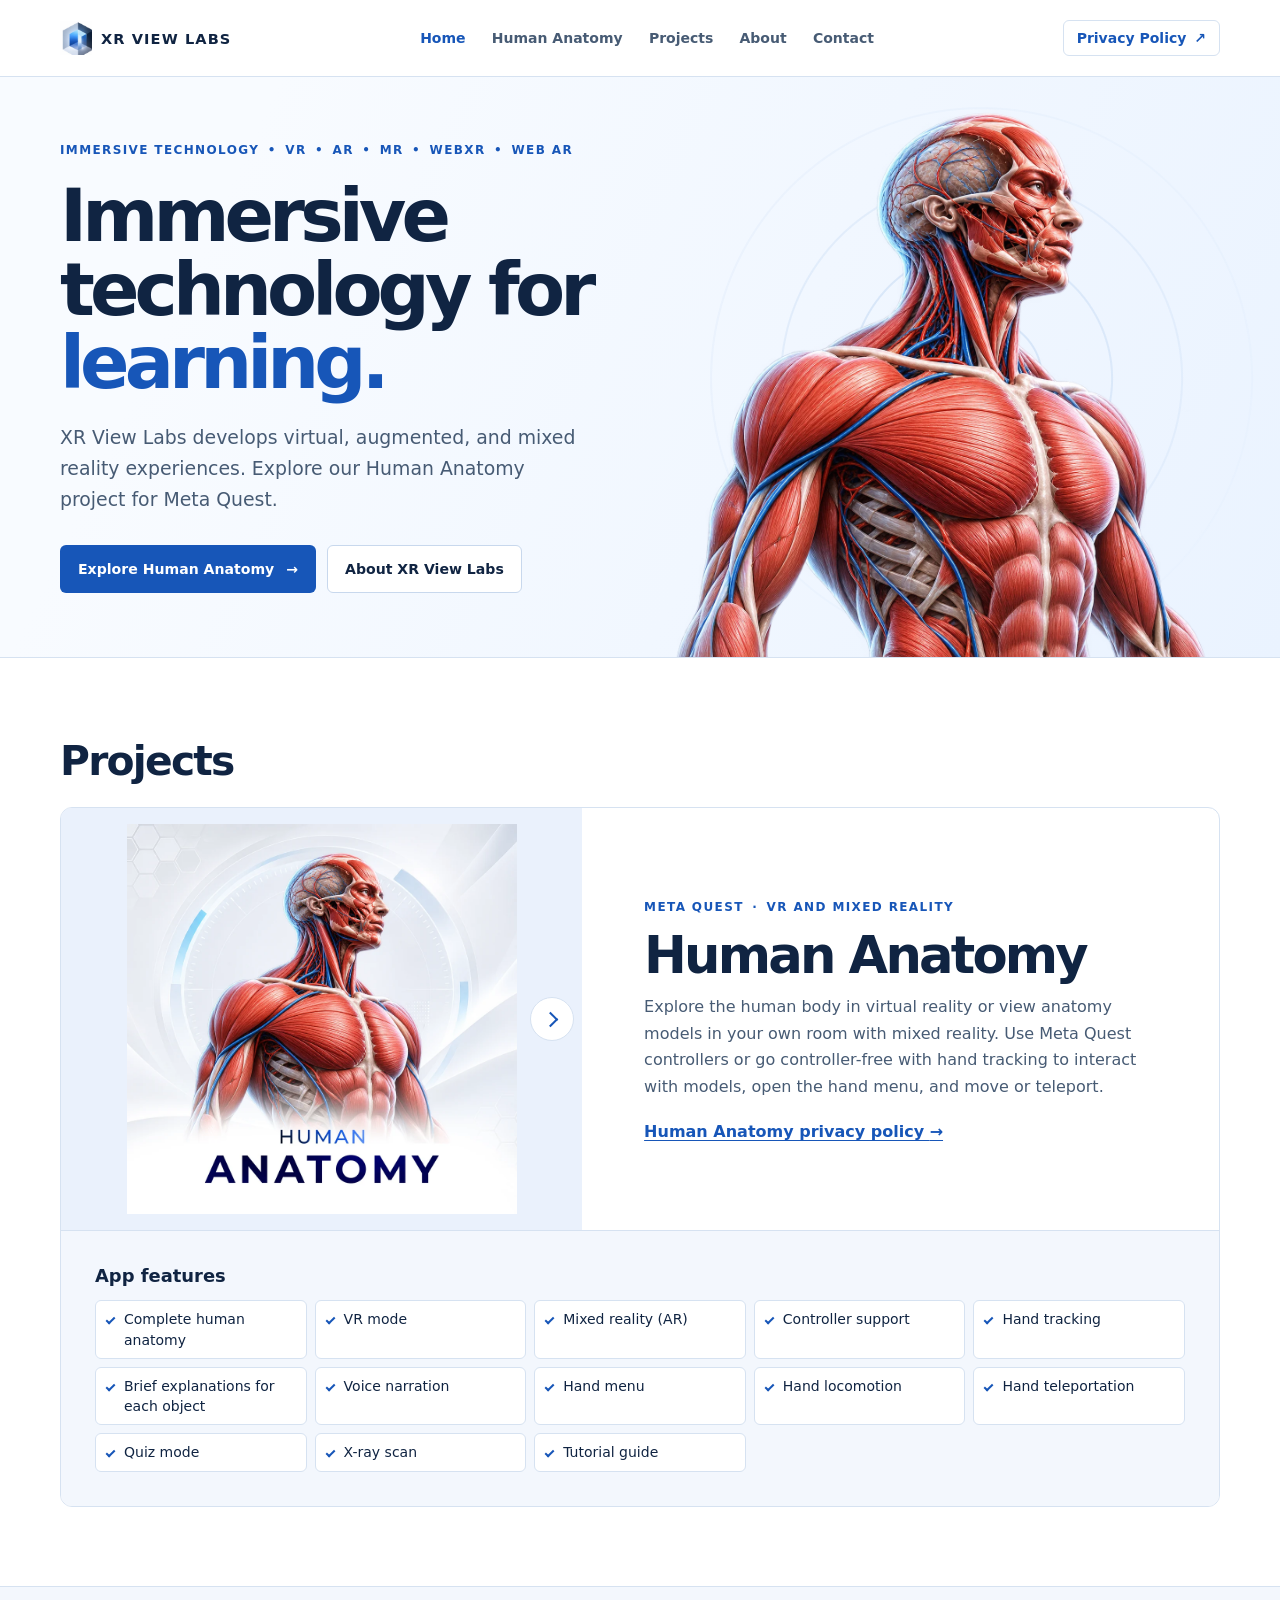
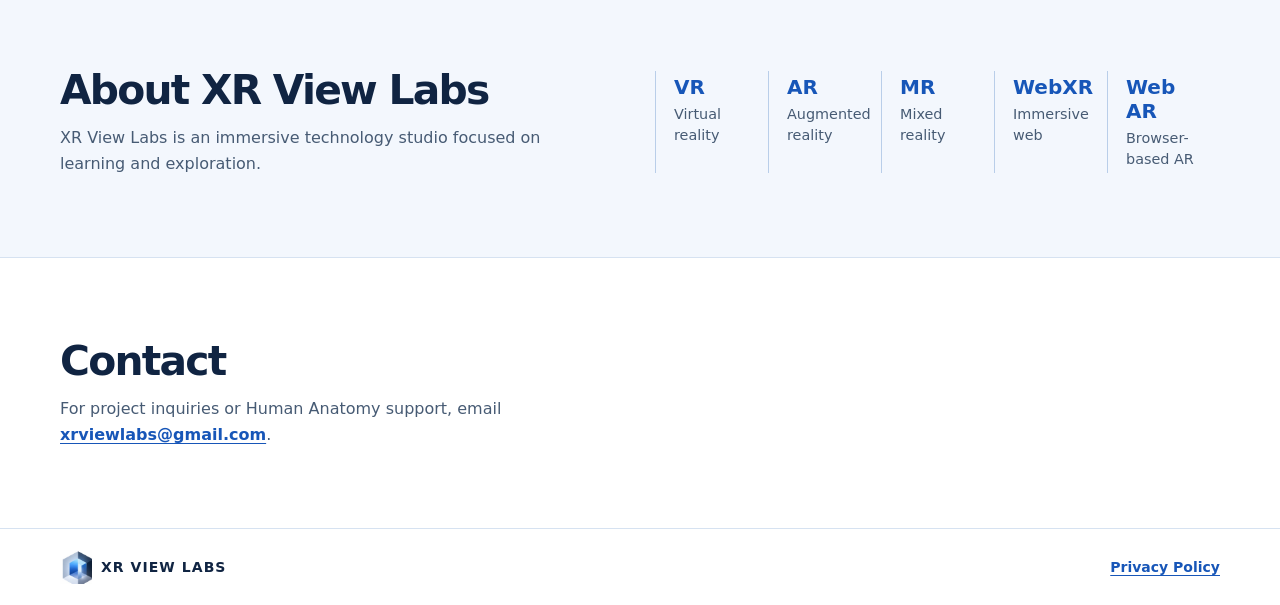
==== commit 974636b4: "Add files via upload" ====
--- a/index.html
+++ b/index.html
@@ -6,16 +6,16 @@
   <meta name="description" content="XR View Labs develops immersive technology across virtual, augmented, and mixed reality. Explore the Human Anatomy project.">
   <meta name="theme-color" content="#ffffff">
   <title>XR View Labs | Immersive Technology</title>
-  <link rel="canonical" href="https://xrviewlabs.com/">
-  <link rel="icon" type="image/png" sizes="96x96" href="favicon.png">
-  <script>
-    if (/^https?:$/.test(location.protocol) && location.pathname.endsWith('/index.html')) {
-      const cleanUrl = new URL('./', location.href);
-      cleanUrl.search = location.search;
-      cleanUrl.hash = location.hash;
-      location.replace(cleanUrl);
-    }
-  </script>
+  <link rel="canonical" href="https://xrviewlabs.com/">
+  <link rel="icon" type="image/png" sizes="96x96" href="favicon.png">
+  <script>
+    if (/^https?:$/.test(location.protocol) && location.pathname.endsWith('/index.html')) {
+      const cleanUrl = new URL('./', location.href);
+      cleanUrl.search = location.search;
+      cleanUrl.hash = location.hash;
+      location.replace(cleanUrl);
+    }
+  </script>
   <link rel="stylesheet" href="assets/site.css">
 </head>
 <body>
@@ -58,8 +58,19 @@
     <section class="wrap projects section" id="projects" aria-labelledby="projects-title">
       <h2 id="projects-title">Projects</h2>
       <article class="project" id="human-anatomy">
-        <div class="project-media">
-          <img src="assets/human-anatomy.webp" alt="Human Anatomy project artwork" width="1000" height="1000" loading="lazy">
+        <div class="project-media" id="anatomy-media">
+          <div class="project-media-window">
+            <div class="project-media-track">
+              <div class="project-poster" id="anatomy-poster">
+                <img src="assets/human-anatomy.webp" alt="Human Anatomy project artwork" width="1000" height="1000" loading="lazy">
+              </div>
+              <div class="project-video" id="anatomy-video-player" inert>
+                <div class="project-video-frame" id="anatomy-video-frame"></div>
+                <a class="text-link" href="https://www.youtube.com/watch?v=dHQOuCrtSy8">Watch on YouTube</a>
+              </div>
+            </div>
+          </div>
+          <a class="project-media-arrow" id="play-anatomy-video" href="https://www.youtube.com/watch?v=dHQOuCrtSy8" aria-label="Show Human Anatomy video" aria-controls="anatomy-video-player" aria-expanded="false"></a>
         </div>
         <div class="project-copy">
           <p class="eyebrow">Meta Quest <span aria-hidden="true">·</span> VR and Mixed Reality</p>
@@ -97,8 +108,8 @@
         <dl class="disciplines">
           <div><dt>VR</dt><dd>Virtual reality</dd></div>
           <div><dt>AR</dt><dd>Augmented reality</dd></div>
-          <div><dt>MR</dt><dd>Mixed reality</dd></div>
-          <div><dt>WebXR</dt><dd>Immersive web</dd></div>
+          <div><dt>MR</dt><dd>Mixed reality</dd></div>
+          <div><dt>WebXR</dt><dd>Immersive web</dd></div>
           <div><dt>Web AR</dt><dd>Browser-based AR</dd></div>
         </dl>
       </div>
@@ -119,5 +130,36 @@
       <a href="privacy-policy/">Privacy Policy</a>
     </div>
   </footer>
+  <script>
+    const playAnatomyVideo = document.getElementById('play-anatomy-video');
+    const anatomyMedia = document.getElementById('anatomy-media');
+    const anatomyPoster = document.getElementById('anatomy-poster');
+    const anatomyVideoPlayer = document.getElementById('anatomy-video-player');
+    const anatomyVideoFrame = document.getElementById('anatomy-video-frame');
+
+    playAnatomyVideo.addEventListener('click', (event) => {
+      if (event.ctrlKey || event.metaKey || event.shiftKey || event.altKey) return;
+
+      event.preventDefault();
+      const showVideo = anatomyMedia.classList.toggle('show-video');
+      anatomyPoster.inert = showVideo;
+      anatomyVideoPlayer.inert = !showVideo;
+      playAnatomyVideo.setAttribute('aria-expanded', String(showVideo));
+      playAnatomyVideo.setAttribute('aria-label', showVideo ? 'Show Human Anatomy poster' : 'Show Human Anatomy video');
+
+      if (!showVideo) {
+        anatomyVideoFrame.replaceChildren();
+        return;
+      }
+
+      const player = document.createElement('iframe');
+      player.title = 'Human Anatomy video on YouTube';
+      player.referrerPolicy = 'strict-origin-when-cross-origin';
+      player.allow = 'autoplay; encrypted-media; picture-in-picture; fullscreen';
+      player.allowFullscreen = true;
+      player.src = 'https://www.youtube-nocookie.com/embed/dHQOuCrtSy8?autoplay=1';
+      anatomyVideoFrame.replaceChildren(player);
+    });
+  </script>
 </body>
 </html>
--- a/assets/site.css
+++ b/assets/site.css
@@ -65,13 +65,28 @@
 h2 { font-size: clamp(1.8rem, 3.35vw, 2.55rem); letter-spacing: -.043em; line-height: 1.14; }
 .projects h2 { margin-bottom: 23px; }
 .project { display: grid; grid-template-columns: minmax(0, .9fr) minmax(0, 1.1fr); border: 1px solid var(--line); border-radius: 12px; overflow: hidden; }
-.project-media { display: grid; place-items: center; background: #eaf1fc; }
+.project-media { position: relative; display: grid; align-content: center; justify-items: center; padding: 16px 54px; background: #eaf1fc; }
+.project-media-window { width: min(100%, 390px); overflow: clip; }
+.project-media-track { display: flex; align-items: center; transition: transform 280ms ease; }
+.project-media.show-video .project-media-track { transform: translateX(-100%); }
+.project-poster, .project-video { flex: 0 0 100%; min-width: 0; }
 .project-media img { width: min(100%, 390px); }
+.project-video { text-align: center; font-size: .875rem; }
+.project-video iframe { display: block; width: 100%; min-height: 200px; aspect-ratio: 16 / 9; border: 0; border-radius: 6px; background: var(--ink); }
+.project-video .text-link { display: inline-block; margin-top: 10px; }
+.project-media-arrow { position: absolute; inset-inline-end: 8px; top: 50%; transform: translateY(-50%); display: grid; place-items: center; width: 44px; height: 44px; border: 1px solid var(--line); border-radius: 50%; background: var(--white); color: var(--blue); }
+.project-media-arrow:hover { color: var(--white); background: var(--blue); }
+.project-media-arrow::before { content: ""; width: 11px; height: 11px; border: solid currentColor; border-width: 2px 2px 0 0; transform: translateX(-2px) rotate(45deg); }
+.project-media.show-video .project-media-arrow::before { transform: translateX(2px) rotate(225deg); }
+
+@media (prefers-reduced-motion: reduce) {
+  .project-media-track { transition: none; }
+}
 .project-copy { align-self: center; padding: clamp(26px, 5vw, 62px); }
 .project h3 { font-size: clamp(2rem, 4vw, 3.5rem); line-height: 1.07; letter-spacing: -.055em; margin-block: 12px; }
 .project-copy > p:not(.eyebrow) { max-width: 49ch; }
 .text-link { font-weight: 700; }
-.project .text-link { display: inline-block; margin-top: 22px; }
+.project-copy .text-link { display: inline-block; margin-top: 22px; }
 .project-features { grid-column: 1 / -1; padding: clamp(22px, 3vw, 34px); border-top: 1px solid var(--line); background: var(--pale); }
 .project-features h4 { margin: 0 0 14px; font-size: 1.12rem; }
 .feature-list { display: grid; grid-template-columns: repeat(auto-fit, minmax(min(100%, 185px), 1fr)); gap: 8px; margin: 0; padding: 0; list-style: none; }
@@ -112,7 +127,7 @@
   .hero-art img { width: min(100%, 370px); }
   .hero-art::before { inset-inline: 0; }
   .actions { margin-top: 22px; }
-  .project-media img { width: min(100%, 290px); }
+  .project-media { padding-inline: 16px 54px; }
   .project-copy { padding: 25px; }
   .footer-inner { min-height: 68px; gap: 12px; }
 }
